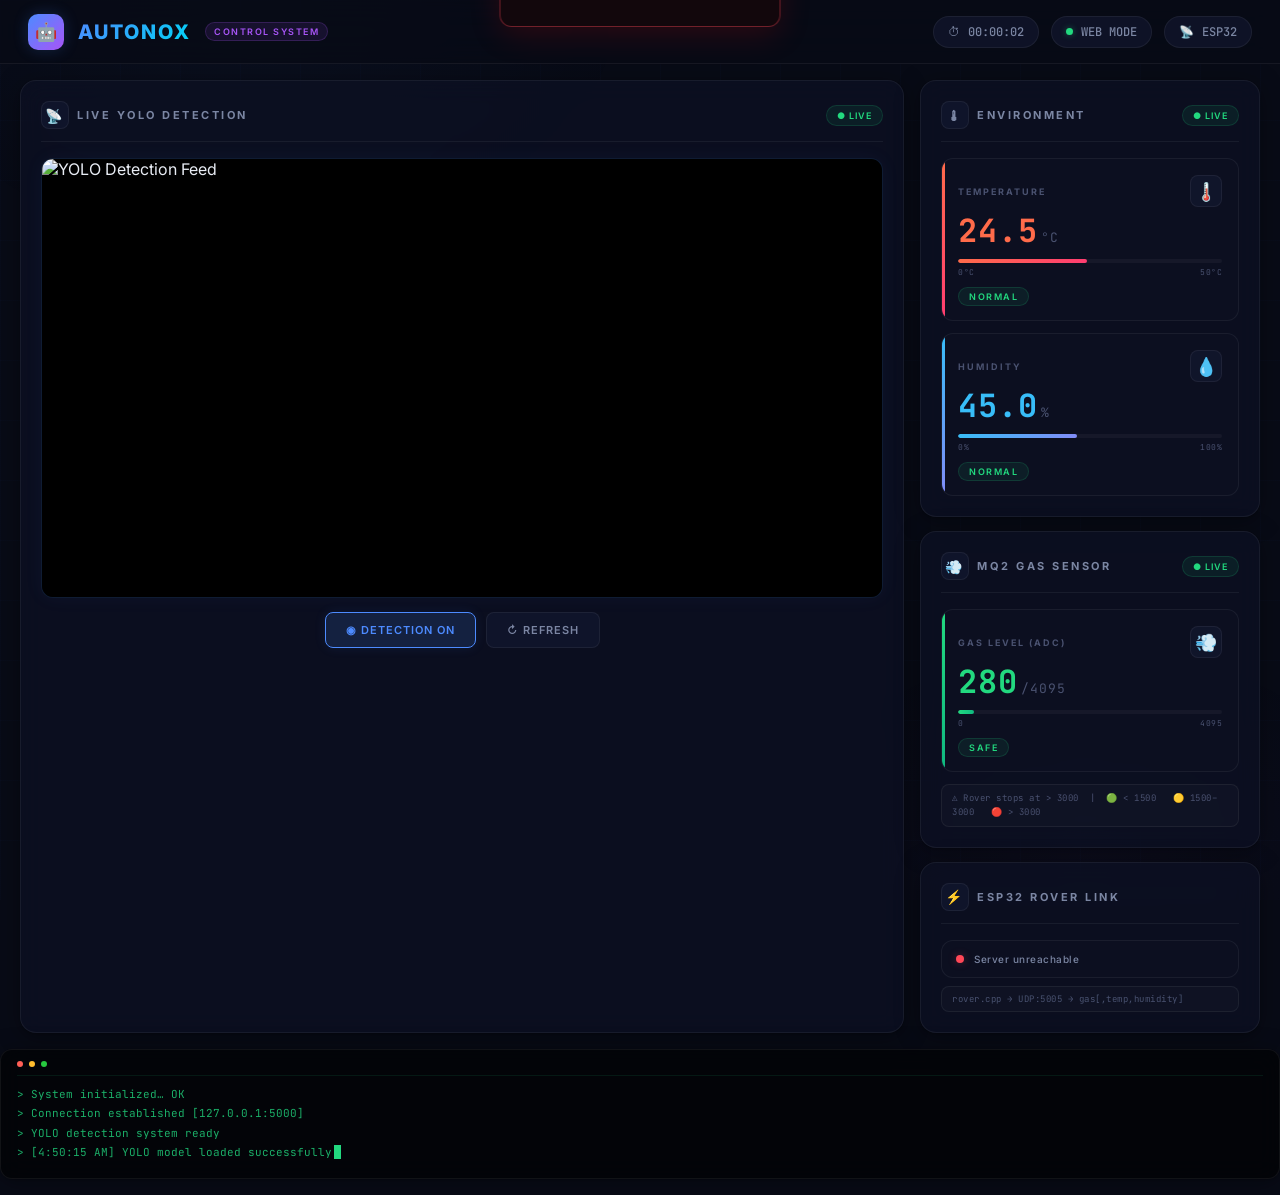
==== dashboard/templates/index.html @ 0bb9215d "Initial commit" ====
<!DOCTYPE html>
<html lang="en">

<head>
    <meta charset="UTF-8">
    <meta name="viewport" content="width=device-width, initial-scale=1.0">
    <title>AutonoX — Industrial Control System</title>
    <meta name="description"
        content="AutonoX factory rover control and monitoring dashboard with live YOLO detection, environmental sensing, and ESP32 rover telemetry.">
    <link
        href="https://fonts.googleapis.com/css2?family=Inter:wght@300;400;500;600;700;800;900&family=JetBrains+Mono:wght@400;500;600;700&display=swap"
        rel="stylesheet">
    <style>
        :root {
            /* ── Core palette ── */
            --bg-primary: #080b16;
            --bg-secondary: #0d1121;
            --bg-card: rgba(13, 17, 35, 0.75);
            --bg-elevated: rgba(20, 26, 50, 0.6);

            --border-subtle: rgba(255, 255, 255, 0.06);
            --border-accent: rgba(100, 160, 255, 0.15);

            --text-primary: #e8ecf4;
            --text-secondary: #7b86a3;
            --text-muted: #4a5270;

            /* ── Accent colors ── */
            --accent-blue: #4d8bff;
            --accent-cyan: #00d4f5;
            --accent-green: #22d97f;
            --accent-orange: #ff9f43;
            --accent-red: #ff4757;
            --accent-purple: #a855f7;

            /* ── Sensor accents ── */
            --temp-primary: #ff6b4a;
            --temp-secondary: #ff3d71;
            --humidity-primary: #38bdf8;
            --humidity-secondary: #818cf8;
            --gas-safe: #22d97f;
            --gas-safe-secondary: #10b981;
            --gas-warn: #ff9f43;
            --gas-warn-secondary: #f97316;
            --gas-danger: #ff4757;

            /* ── Spacing ── */
            --radius-sm: 8px;
            --radius-md: 12px;
            --radius-lg: 16px;

            --shadow-card: 0 4px 24px rgba(0, 0, 0, 0.35), 0 1px 3px rgba(0, 0, 0, 0.2);
            --shadow-glow-blue: 0 0 20px rgba(77, 139, 255, 0.08);
        }

        * {
            margin: 0;
            padding: 0;
            box-sizing: border-box;
        }

        body {
            font-family: 'Inter', -apple-system, BlinkMacSystemFont, sans-serif;
            background: var(--bg-primary);
            color: var(--text-primary);
            overflow-x: hidden;
            min-height: 100vh;
        }

        /* ── Ambient Background ── */
        .bg-ambient {
            position: fixed;
            top: 0;
            left: 0;
            width: 100%;
            height: 100%;
            pointer-events: none;
            z-index: 0;
            overflow: hidden;
        }

        .bg-ambient::before {
            content: '';
            position: absolute;
            top: -30%;
            left: -10%;
            width: 60%;
            height: 60%;
            background: radial-gradient(ellipse, rgba(77, 139, 255, 0.04) 0%, transparent 70%);
            animation: ambientDrift 30s ease-in-out infinite;
        }

        .bg-ambient::after {
            content: '';
            position: absolute;
            bottom: -20%;
            right: -10%;
            width: 50%;
            height: 50%;
            background: radial-gradient(ellipse, rgba(168, 85, 247, 0.03) 0%, transparent 70%);
            animation: ambientDrift 25s ease-in-out infinite reverse;
        }

        @keyframes ambientDrift {

            0%,
            100% {
                transform: translate(0, 0);
            }

            50% {
                transform: translate(30px, -20px);
            }
        }

        .grid-overlay {
            position: fixed;
            top: 0;
            left: 0;
            width: 100%;
            height: 100%;
            pointer-events: none;
            z-index: 0;
            background-image:
                linear-gradient(rgba(77, 139, 255, 0.02) 1px, transparent 1px),
                linear-gradient(90deg, rgba(77, 139, 255, 0.02) 1px, transparent 1px);
            background-size: 60px 60px;
        }

        /* ── Navbar ── */
        .navbar {
            position: relative;
            z-index: 10;
            height: 64px;
            background: rgba(8, 11, 22, 0.85);
            backdrop-filter: blur(24px) saturate(1.2);
            border-bottom: 1px solid var(--border-subtle);
            display: flex;
            justify-content: space-between;
            align-items: center;
            padding: 0 28px;
        }

        .logo {
            display: flex;
            align-items: center;
            gap: 14px;
        }

        .logo-mark {
            width: 36px;
            height: 36px;
            background: linear-gradient(135deg, var(--accent-blue), var(--accent-purple));
            border-radius: 10px;
            display: flex;
            align-items: center;
            justify-content: center;
            font-size: 18px;
            box-shadow: 0 0 16px rgba(77, 139, 255, 0.2);
        }

        .logo-text {
            font-size: 20px;
            font-weight: 800;
            letter-spacing: 2px;
            background: linear-gradient(135deg, var(--accent-blue), var(--accent-cyan));
            -webkit-background-clip: text;
            -webkit-text-fill-color: transparent;
            background-clip: text;
        }

        .logo-badge {
            font-size: 9px;
            font-weight: 600;
            letter-spacing: 1.5px;
            color: var(--accent-purple);
            background: rgba(168, 85, 247, 0.1);
            border: 1px solid rgba(168, 85, 247, 0.2);
            padding: 3px 8px;
            border-radius: 20px;
            text-transform: uppercase;
        }

        .nav-status {
            display: flex;
            gap: 12px;
            align-items: center;
        }

        .nav-chip {
            display: flex;
            align-items: center;
            gap: 8px;
            padding: 7px 14px;
            background: var(--bg-elevated);
            border: 1px solid var(--border-subtle);
            border-radius: 20px;
            font-size: 12px;
            font-weight: 500;
            color: var(--text-secondary);
            font-family: 'JetBrains Mono', monospace;
        }

        .nav-chip .dot {
            width: 7px;
            height: 7px;
            border-radius: 50%;
            background: var(--accent-green);
            box-shadow: 0 0 6px rgba(34, 217, 127, 0.4);
            animation: pulseGlow 2.5s ease-in-out infinite;
        }

        @keyframes pulseGlow {

            0%,
            100% {
                opacity: 1;
                box-shadow: 0 0 6px rgba(34, 217, 127, 0.4);
            }

            50% {
                opacity: 0.6;
                box-shadow: 0 0 2px rgba(34, 217, 127, 0.2);
            }
        }

        /* ── Dashboard Layout ── */
        .dashboard {
            position: relative;
            z-index: 5;
            display: grid;
            grid-template-columns: 1fr 340px;
            gap: 16px;
            padding: 16px 20px;
            max-width: 1600px;
            margin: 0 auto;
        }

        .panel {
            background: var(--bg-card);
            border: 1px solid var(--border-subtle);
            border-radius: var(--radius-lg);
            padding: 20px;
            backdrop-filter: blur(12px);
            box-shadow: var(--shadow-card);
            transition: border-color 0.3s ease;
        }

        .panel:hover {
            border-color: var(--border-accent);
        }

        .panel-header {
            display: flex;
            align-items: center;
            justify-content: space-between;
            margin-bottom: 16px;
            padding-bottom: 12px;
            border-bottom: 1px solid var(--border-subtle);
        }

        .panel-title {
            font-size: 11px;
            font-weight: 700;
            letter-spacing: 2.5px;
            color: var(--text-secondary);
            text-transform: uppercase;
            display: flex;
            align-items: center;
            gap: 8px;
        }

        .panel-title .icon {
            font-size: 14px;
            width: 28px;
            height: 28px;
            display: flex;
            align-items: center;
            justify-content: center;
            background: var(--bg-elevated);
            border-radius: var(--radius-sm);
            border: 1px solid var(--border-subtle);
        }

        .panel-badge {
            font-size: 9px;
            font-weight: 600;
            letter-spacing: 1px;
            padding: 4px 10px;
            border-radius: 20px;
            text-transform: uppercase;
        }

        .badge-live {
            color: var(--accent-green);
            background: rgba(34, 217, 127, 0.08);
            border: 1px solid rgba(34, 217, 127, 0.15);
            animation: pulseGlow 2.5s ease-in-out infinite;
        }

        /* ── Video Feed ── */
        .feed-container {
            position: relative;
            height: 440px;
            background: #000;
            border-radius: var(--radius-md);
            overflow: hidden;
            border: 1px solid rgba(77, 139, 255, 0.2);
            box-shadow: inset 0 0 30px rgba(0, 0, 0, 0.5), 0 0 20px rgba(77, 139, 255, 0.05);
        }

        .feed-video {
            width: 100%;
            height: 100%;
            object-fit: contain;
            display: block;
        }

        .feed-overlay {
            position: absolute;
            bottom: 0;
            left: 0;
            right: 0;
            height: 60px;
            background: linear-gradient(transparent, rgba(0, 0, 0, 0.6));
            pointer-events: none;
        }

        .camera-controls {
            display: flex;
            gap: 10px;
            margin-top: 14px;
            justify-content: center;
        }

        .cam-btn {
            padding: 10px 20px;
            background: var(--bg-elevated);
            border: 1px solid var(--border-subtle);
            border-radius: var(--radius-sm);
            color: var(--text-secondary);
            font-family: 'Inter', sans-serif;
            font-size: 11px;
            font-weight: 600;
            cursor: pointer;
            transition: all 0.25s ease;
            text-transform: uppercase;
            letter-spacing: 1px;
        }

        .cam-btn:hover {
            background: rgba(77, 139, 255, 0.1);
            border-color: rgba(77, 139, 255, 0.3);
            color: var(--accent-blue);
            transform: translateY(-1px);
        }

        .cam-btn.active {
            background: rgba(77, 139, 255, 0.15);
            border-color: var(--accent-blue);
            color: var(--accent-blue);
            box-shadow: 0 0 12px rgba(77, 139, 255, 0.1);
        }

        /* ── Right Sidebar ── */
        .sidebar-stack {
            display: flex;
            flex-direction: column;
            gap: 14px;
        }

        /* ── Sensor Cards ── */
        .sensor-grid {
            display: flex;
            flex-direction: column;
            gap: 12px;
        }

        .sensor-card {
            position: relative;
            background: rgba(13, 17, 35, 0.85);
            border: 1px solid var(--border-subtle);
            border-radius: var(--radius-md);
            padding: 16px 16px 14px;
            overflow: hidden;
            transition: all 0.3s ease;
        }

        .sensor-card:hover {
            border-color: var(--border-accent);
            transform: translateY(-1px);
            box-shadow: 0 6px 20px rgba(0, 0, 0, 0.3);
        }

        .sensor-card::before {
            content: '';
            position: absolute;
            top: 0;
            left: 0;
            width: 3px;
            height: 100%;
            border-radius: 3px 0 0 3px;
        }

        /* Temperature Card */
        .sensor-card.temp::before {
            background: linear-gradient(180deg, var(--temp-primary), var(--temp-secondary));
        }

        .sensor-card.temp-warn::before {
            background: linear-gradient(180deg, var(--gas-danger), var(--temp-secondary));
        }

        /* Humidity Card */
        .sensor-card.humidity::before {
            background: linear-gradient(180deg, var(--humidity-primary), var(--humidity-secondary));
        }

        .sensor-card.humidity-warn::before {
            background: linear-gradient(180deg, var(--gas-warn), var(--gas-warn-secondary));
        }

        /* Gas Card */
        .sensor-card.gas::before {
            background: linear-gradient(180deg, var(--gas-safe), var(--gas-safe-secondary));
        }

        .sensor-card.gas-warn::before {
            background: linear-gradient(180deg, var(--gas-warn), var(--gas-warn-secondary));
        }

        .sensor-card.gas-danger::before {
            background: linear-gradient(180deg, var(--gas-danger), var(--temp-secondary));
        }

        .sensor-header {
            display: flex;
            align-items: center;
            justify-content: space-between;
            margin-bottom: 8px;
        }

        .sensor-label {
            font-size: 9px;
            font-weight: 700;
            letter-spacing: 2px;
            color: var(--text-muted);
            text-transform: uppercase;
        }

        .sensor-icon {
            font-size: 18px;
            width: 32px;
            height: 32px;
            display: flex;
            align-items: center;
            justify-content: center;
            background: var(--bg-elevated);
            border-radius: var(--radius-sm);
            border: 1px solid var(--border-subtle);
        }

        .sensor-value {
            font-family: 'JetBrains Mono', monospace;
            font-size: 32px;
            font-weight: 700;
            letter-spacing: 1px;
            line-height: 1;
        }

        .sensor-value.temp-val {
            color: var(--temp-primary);
        }

        .sensor-value.temp-warn-val {
            color: var(--gas-danger);
        }

        .sensor-value.humidity-val {
            color: var(--humidity-primary);
        }

        .sensor-value.humidity-warn-val {
            color: var(--gas-warn);
        }

        .sensor-value.gas-val {
            color: var(--gas-safe);
        }

        .sensor-value.gas-warn-val {
            color: var(--gas-warn);
        }

        .sensor-value.gas-danger-val {
            color: var(--gas-danger);
        }

        .sensor-unit {
            font-size: 13px;
            font-weight: 400;
            color: var(--text-muted);
            margin-left: 3px;
        }

        .sensor-bar-track {
            width: 100%;
            height: 4px;
            background: rgba(255, 255, 255, 0.04);
            border-radius: 2px;
            margin-top: 12px;
            overflow: hidden;
        }

        .sensor-bar-fill {
            height: 100%;
            border-radius: 2px;
            transition: width 0.8s cubic-bezier(0.4, 0, 0.2, 1);
        }

        .sensor-bar-fill.temp-bar {
            background: linear-gradient(90deg, var(--temp-primary), var(--temp-secondary));
        }

        .sensor-bar-fill.temp-warn-bar {
            background: linear-gradient(90deg, var(--gas-danger), var(--temp-secondary));
        }

        .sensor-bar-fill.humidity-bar {
            background: linear-gradient(90deg, var(--humidity-primary), var(--humidity-secondary));
        }

        .sensor-bar-fill.humidity-warn-bar {
            background: linear-gradient(90deg, var(--gas-warn), var(--gas-warn-secondary));
        }

        .sensor-bar-fill.gas-bar {
            background: linear-gradient(90deg, var(--gas-safe), var(--gas-safe-secondary));
        }

        .sensor-bar-fill.gas-warn-bar {
            background: linear-gradient(90deg, var(--gas-warn), var(--gas-warn-secondary));
        }

        .sensor-bar-fill.gas-danger-bar {
            background: linear-gradient(90deg, var(--gas-danger), var(--temp-secondary));
        }

        .sensor-range {
            display: flex;
            justify-content: space-between;
            font-family: 'JetBrains Mono', monospace;
            font-size: 8px;
            color: var(--text-muted);
            margin-top: 4px;
            letter-spacing: 0.5px;
        }

        .sensor-status {
            display: inline-flex;
            align-items: center;
            gap: 5px;
            font-size: 9px;
            font-weight: 600;
            letter-spacing: 1.5px;
            padding: 3px 10px;
            border-radius: 20px;
            margin-top: 10px;
            text-transform: uppercase;
        }

        .status-normal {
            color: var(--gas-safe);
            background: rgba(34, 217, 127, 0.08);
            border: 1px solid rgba(34, 217, 127, 0.15);
        }

        .status-warning {
            color: var(--gas-warn);
            background: rgba(255, 159, 67, 0.08);
            border: 1px solid rgba(255, 159, 67, 0.15);
        }

        .status-danger {
            color: var(--gas-danger);
            background: rgba(255, 71, 87, 0.08);
            border: 1px solid rgba(255, 71, 87, 0.15);
            animation: dangerPulse 1.5s ease-in-out infinite;
        }

        @keyframes dangerPulse {

            0%,
            100% {
                box-shadow: 0 0 0 0 rgba(255, 71, 87, 0);
            }

            50% {
                box-shadow: 0 0 8px 0 rgba(255, 71, 87, 0.1);
            }
        }

        .threshold-info {
            font-family: 'JetBrains Mono', monospace;
            font-size: 9px;
            color: var(--text-muted);
            letter-spacing: 0.5px;
            padding: 6px 10px;
            background: rgba(255, 255, 255, 0.02);
            border-radius: var(--radius-sm);
            border: 1px solid var(--border-subtle);
            line-height: 1.6;
        }

        /* ── ESP32 Status Card ── */
        .esp-status-card {
            display: flex;
            align-items: center;
            gap: 10px;
            padding: 12px 14px;
            background: rgba(13, 17, 35, 0.85);
            border: 1px solid var(--border-subtle);
            border-radius: var(--radius-md);
            transition: border-color 0.3s ease;
        }

        .esp-status-card:hover {
            border-color: var(--border-accent);
        }

        .esp-dot {
            width: 8px;
            height: 8px;
            border-radius: 50%;
            background: var(--text-muted);
            flex-shrink: 0;
            transition: all 0.3s ease;
        }

        .esp-dot.ok {
            background: var(--accent-green);
            box-shadow: 0 0 8px rgba(34, 217, 127, 0.3);
        }

        .esp-dot.err {
            background: var(--accent-red);
            box-shadow: 0 0 8px rgba(255, 71, 87, 0.3);
        }

        .esp-label {
            font-size: 10px;
            font-weight: 500;
            letter-spacing: 0.5px;
            color: var(--text-secondary);
        }

        .esp-protocol {
            font-family: 'JetBrains Mono', monospace;
            font-size: 9px;
            color: var(--text-muted);
            margin-top: 8px;
            padding: 6px 10px;
            background: rgba(255, 255, 255, 0.02);
            border-radius: var(--radius-sm);
            border: 1px solid var(--border-subtle);
            letter-spacing: 0.5px;
        }

        /* ── Terminal ── */
        .terminal {
            position: relative;
            z-index: 5;
            margin: 0 20px 16px;
            max-width: 1600px;
            margin-left: auto;
            margin-right: auto;
            height: 130px;
            background: rgba(0, 0, 0, 0.6);
            border: 1px solid var(--border-subtle);
            border-radius: var(--radius-md);
            padding: 14px 16px;
            font-family: 'JetBrains Mono', monospace;
            font-size: 11px;
            color: var(--accent-green);
            overflow-y: auto;
            backdrop-filter: blur(12px);
            box-shadow: var(--shadow-card);
        }

        .terminal::-webkit-scrollbar {
            width: 4px;
        }

        .terminal::-webkit-scrollbar-track {
            background: transparent;
        }

        .terminal::-webkit-scrollbar-thumb {
            background: rgba(255, 255, 255, 0.08);
            border-radius: 2px;
        }

        .terminal-header {
            display: flex;
            align-items: center;
            gap: 6px;
            margin-bottom: 10px;
            padding-bottom: 8px;
            border-bottom: 1px solid rgba(34, 217, 127, 0.1);
        }

        .terminal-dot {
            width: 6px;
            height: 6px;
            border-radius: 50%;
        }

        .terminal-dot.r {
            background: #ff5f56;
        }

        .terminal-dot.y {
            background: #ffbd2e;
        }

        .terminal-dot.g {
            background: #27c93f;
        }

        .terminal-line {
            margin-bottom: 3px;
            animation: lineSlideIn 0.4s ease;
            font-size: 11px;
            line-height: 1.5;
            color: rgba(34, 217, 127, 0.8);
        }

        @keyframes lineSlideIn {
            from {
                opacity: 0;
                transform: translateX(-8px);
            }

            to {
                opacity: 1;
                transform: translateX(0);
            }
        }

        .terminal-cursor {
            display: inline-block;
            width: 7px;
            height: 14px;
            background: var(--accent-green);
            animation: cursorBlink 1s step-end infinite;
            vertical-align: text-bottom;
            margin-left: 2px;
        }

        @keyframes cursorBlink {

            0%,
            50% {
                opacity: 1;
            }

            51%,
            100% {
                opacity: 0;
            }
        }

        /* ── No-Mask Warning ── */
        .warning-overlay {
            position: fixed;
            top: 0;
            left: 0;
            width: 100%;
            height: 100%;
            background: rgba(255, 0, 0, 0.04);
            z-index: 9998;
            pointer-events: none;
            opacity: 0;
            transition: opacity 0.5s ease;
        }

        .warning-overlay.active {
            opacity: 1;
        }

        .warning-popup {
            position: fixed;
            top: 20px;
            left: 50%;
            transform: translateX(-50%) translateY(-140px);
            z-index: 9999;
            background: rgba(20, 8, 12, 0.95);
            border: 1px solid rgba(255, 71, 87, 0.4);
            border-radius: var(--radius-md);
            padding: 16px 32px;
            text-align: center;
            box-shadow: 0 8px 32px rgba(255, 0, 0, 0.15);
            transition: transform 0.4s cubic-bezier(0.34, 1.56, 0.64, 1);
            pointer-events: none;
            backdrop-filter: blur(16px);
        }

        .warning-popup.active {
            transform: translateX(-50%) translateY(0);
        }

        .warning-icon {
            font-size: 32px;
        }

        .warning-title {
            font-family: 'Inter', sans-serif;
            font-size: 16px;
            font-weight: 800;
            color: var(--accent-red);
            margin: 8px 0 4px;
            letter-spacing: 2px;
        }

        .warning-subtitle {
            font-size: 10px;
            font-weight: 600;
            color: rgba(255, 71, 87, 0.7);
            letter-spacing: 2px;
            text-transform: uppercase;
        }

        .warning-conf {
            font-family: 'JetBrains Mono', monospace;
            font-size: 12px;
            color: rgba(255, 71, 87, 0.8);
            margin-top: 6px;
        }

        /* ── Demo Badge ── */
        .demo-badge {
            display: none;
            align-items: center;
            gap: 6px;
            font-family: 'JetBrains Mono', monospace;
            font-size: 10px;
            font-weight: 700;
            letter-spacing: 1.5px;
            color: var(--accent-orange);
            background: rgba(255, 159, 67, 0.1);
            border: 1px solid rgba(255, 159, 67, 0.25);
            padding: 4px 12px;
            border-radius: 20px;
            text-transform: uppercase;
            animation: demoGlow 2s ease-in-out infinite;
        }

        .demo-badge.active {
            display: inline-flex;
        }

        @keyframes demoGlow {

            0%,
            100% {
                box-shadow: 0 0 0 0 rgba(255, 159, 67, 0);
            }

            50% {
                box-shadow: 0 0 10px 0 rgba(255, 159, 67, 0.12);
            }
        }

        /* ── Responsive ── */
        @media (max-width: 1100px) {
            .navbar {
                flex-direction: column;
                height: auto;
                padding: 14px 20px;
                gap: 12px;
            }

            .dashboard {
                grid-template-columns: 1fr;
                gap: 14px;
            }

            .feed-container {
                height: 320px;
            }

            .terminal {
                height: 110px;
                margin: 0 14px 14px;
            }
        }

        @media (max-width: 768px) {
            .logo-text {
                font-size: 16px;
            }

            .logo-mark {
                width: 30px;
                height: 30px;
                font-size: 14px;
            }

            .nav-chip {
                font-size: 10px;
                padding: 5px 10px;
            }

            .panel {
                padding: 14px;
            }

            .sensor-value {
                font-size: 26px;
            }

            .feed-container {
                height: 260px;
            }
        }
    </style>
</head>

<body>
    <!-- Warning Alerts -->
    <div class="warning-overlay" id="warningOverlay"></div>
    <div class="warning-popup" id="warningPopup">
        <div class="warning-icon" id="warningIcon">⚠️</div>
        <div class="warning-title" id="warningTitle">PPE VIOLATION</div>
        <div class="warning-subtitle" id="warningSubtitle">Protective Equipment Alert</div>
        <div class="warning-conf" id="warningConf">Confidence: --</div>
        <div class="warning-details" id="warningDetails" style="margin-top:8px;font-size:10px;color:rgba(255,71,87,0.6);letter-spacing:1px;"></div>
    </div>

    <!-- Background -->
    <div class="bg-ambient"></div>
    <div class="grid-overlay"></div>

    <!-- ── Navbar ── -->
    <nav class="navbar" id="mainNav">
        <div class="logo">
            <div class="logo-mark">🤖</div>
            <span class="logo-text">AUTONOX</span>
            <span class="logo-badge">Control System</span>
            <span class="demo-badge" id="demoBadge">⚡ DEMO <span id="demoCountdown"></span></span>
        </div>
        <div class="nav-status">
            <div class="nav-chip">
                <span>⏱</span>
                <span id="timer">00:00:00</span>
            </div>
            <div class="nav-chip">
                <div class="dot" id="modeIndicator"></div>
                <span id="modeText">WEB MODE</span>
            </div>
            <div class="nav-chip">
                <span>📡</span>
                <span id="espStatus">ESP32</span>
            </div>
        </div>
    </nav>

    <!-- ── Dashboard ── -->
    <div class="dashboard">
        <!-- Left: Video Feed -->
        <div class="panel">
            <div class="panel-header">
                <div class="panel-title">
                    <span class="icon">📡</span>
                    Live YOLO Detection
                </div>
                <span class="panel-badge badge-live">● Live</span>
            </div>
            <div class="feed-container">
                <img src="/video_feed" class="feed-video" alt="YOLO Detection Feed" id="videoFeed">
                <div class="feed-overlay"></div>
            </div>
            <div class="camera-controls">
                <button class="cam-btn active" id="btnDetection">◉ Detection ON</button>
                <button class="cam-btn" onclick="window.location.reload()" id="btnRefresh">↻ Refresh</button>
            </div>
        </div>

        <!-- Right: Sensor Panels -->
        <div class="sidebar-stack">
            <!-- ── Environment Sensors Panel ── -->
            <div class="panel">
                <div class="panel-header">
                    <div class="panel-title">
                        <span class="icon">🌡</span>
                        Environment
                    </div>
                    <span class="panel-badge badge-live">● Live</span>
                </div>
                <div class="sensor-grid">
                    <!-- Temperature (DHT11) -->
                    <div class="sensor-card temp" id="tempCard">
                        <div class="sensor-header">
                            <span class="sensor-label">Temperature</span>
                            <span class="sensor-icon">🌡️</span>
                        </div>
                        <div class="sensor-value temp-val" id="tempValueContainer">
                            <span id="tempValue">24.5</span><span class="sensor-unit">°C</span>
                        </div>
                        <div class="sensor-bar-track">
                            <div class="sensor-bar-fill temp-bar" id="tempBar" style="width: 49%"></div>
                        </div>
                        <div class="sensor-range"><span>0°C</span><span>50°C</span></div>
                        <div class="sensor-status status-normal" id="tempStatus">NORMAL</div>
                    </div>

                    <!-- Humidity (DHT11) -->
                    <div class="sensor-card humidity" id="humidityCard">
                        <div class="sensor-header">
                            <span class="sensor-label">Humidity</span>
                            <span class="sensor-icon">💧</span>
                        </div>
                        <div class="sensor-value humidity-val" id="humidityValueContainer">
                            <span id="humidityValue">45.0</span><span class="sensor-unit">%</span>
                        </div>
                        <div class="sensor-bar-track">
                            <div class="sensor-bar-fill humidity-bar" id="humidityBar" style="width: 45%"></div>
                        </div>
                        <div class="sensor-range"><span>0%</span><span>100%</span></div>
                        <div class="sensor-status status-normal" id="humidityStatus">NORMAL</div>
                    </div>
                </div>
            </div>

            <!-- ── Gas Sensor Panel ── -->
            <div class="panel">
                <div class="panel-header">
                    <div class="panel-title">
                        <span class="icon">💨</span>
                        MQ2 Gas Sensor
                    </div>
                    <span class="panel-badge badge-live">● Live</span>
                </div>
                <div class="sensor-grid">
                    <!-- Gas (MQ2) — raw ADC 0-4095 -->
                    <div class="sensor-card gas" id="gasCard">
                        <div class="sensor-header">
                            <span class="sensor-label">Gas Level (ADC)</span>
                            <span class="sensor-icon">💨</span>
                        </div>
                        <div class="sensor-value gas-val" id="gasValueContainer">
                            <span id="gasValue">280</span><span class="sensor-unit">/4095</span>
                        </div>
                        <div class="sensor-bar-track">
                            <div class="sensor-bar-fill gas-bar" id="gasBar" style="width: 6%"></div>
                        </div>
                        <div class="sensor-range"><span>0</span><span>4095</span></div>
                        <div class="sensor-status status-normal" id="gasStatus">SAFE</div>
                    </div>

                    <div class="threshold-info">
                        ⚠ Rover stops at &gt; 3000 &nbsp;|&nbsp; 🟢 &lt; 1500 &nbsp; 🟡 1500–3000 &nbsp; 🔴 &gt; 3000
                    </div>
                </div>
            </div>

            <!-- ── ESP32 Rover Link Panel ── -->
            <div class="panel">
                <div class="panel-header">
                    <div class="panel-title">
                        <span class="icon">⚡</span>
                        ESP32 Rover Link
                    </div>
                </div>
                <div class="esp-status-card">
                    <div class="esp-dot" id="espDot"></div>
                    <span class="esp-label" id="espLabel">Waiting for UDP data on port 5005…</span>
                </div>
                <div class="esp-protocol">
                    rover.cpp → UDP:5005 → gas[,temp,humidity]
                </div>
            </div>
        </div>
    </div>

    <!-- ── Terminal ── -->
    <div class="terminal" id="terminal">
        <div class="terminal-header">
            <div class="terminal-dot r"></div>
            <div class="terminal-dot y"></div>
            <div class="terminal-dot g"></div>
        </div>
        <div class="terminal-line">> System initialized… OK</div>
        <div class="terminal-line">> Connection established [127.0.0.1:5000]</div>
        <div class="terminal-line">> YOLO detection system ready</div>
        <div class="terminal-line">> Awaiting sensor data…<span class="terminal-cursor"></span></div>
    </div>

    <script>
        // ── Timer ──
        let seconds = 0;
        setInterval(() => {
            seconds++;
            const hrs = Math.floor(seconds / 3600).toString().padStart(2, '0');
            const mins = Math.floor((seconds % 3600) / 60).toString().padStart(2, '0');
            const secs = (seconds % 60).toString().padStart(2, '0');
            document.getElementById('timer').textContent = `${hrs}:${mins}:${secs}`;
        }, 1000);

        // ── Terminal Logging ──
        const terminal = document.getElementById('terminal');
        function addLog(message) {
            const line = document.createElement('div');
            line.className = 'terminal-line';
            const ts = new Date().toLocaleTimeString();
            line.textContent = `> [${ts}] ${message}`;
            const cursor = terminal.querySelector('.terminal-cursor');
            if (cursor && cursor.parentNode) cursor.parentNode.remove();
            terminal.appendChild(line);
            line.innerHTML += '<span class="terminal-cursor"></span>';
            terminal.scrollTop = terminal.scrollHeight;
        }

        let demoEnded = false;

        setTimeout(() => addLog('YOLO model loaded successfully'), 1200);
        setTimeout(() => addLog('Sensor polling started'), 2200);
        setTimeout(() => addLog('Demo mode active — showing ideal sensor values for 60s'), 3200);
        setTimeout(() => addLog('System ready — all subsystems nominal'), 4200);

        // ── Temperature Update ──
        function updateTemp(val) {
            const display = val !== null ? val.toFixed(1) : '--';
            document.getElementById('tempValue').textContent = display;

            if (val === null) return;

            const pct = Math.min(100, Math.max(0, (val / 50) * 100));
            document.getElementById('tempBar').style.width = pct + '%';

            const card = document.getElementById('tempCard');
            const valEl = document.getElementById('tempValueContainer');
            const barEl = document.getElementById('tempBar');
            const statusEl = document.getElementById('tempStatus');

            if (val > 40) {
                card.className = 'sensor-card temp-warn';
                valEl.className = 'sensor-value temp-warn-val';
                barEl.className = 'sensor-bar-fill temp-warn-bar';
                statusEl.textContent = 'HIGH TEMP';
                statusEl.className = 'sensor-status status-danger';
            } else if (val > 35) {
                card.className = 'sensor-card temp-warn';
                valEl.className = 'sensor-value temp-warn-val';
                barEl.className = 'sensor-bar-fill temp-warn-bar';
                statusEl.textContent = 'ELEVATED';
                statusEl.className = 'sensor-status status-warning';
            } else {
                card.className = 'sensor-card temp';
                valEl.className = 'sensor-value temp-val';
                barEl.className = 'sensor-bar-fill temp-bar';
                statusEl.textContent = 'NORMAL';
                statusEl.className = 'sensor-status status-normal';
            }
        }

        // ── Humidity Update ──
        function updateHumidity(val) {
            const display = val !== null ? val.toFixed(1) : '--';
            document.getElementById('humidityValue').textContent = display;

            if (val === null) return;

            const pct = Math.min(100, Math.max(0, val));
            document.getElementById('humidityBar').style.width = pct + '%';

            const card = document.getElementById('humidityCard');
            const valEl = document.getElementById('humidityValueContainer');
            const barEl = document.getElementById('humidityBar');
            const statusEl = document.getElementById('humidityStatus');

            if (val > 80) {
                card.className = 'sensor-card humidity-warn';
                valEl.className = 'sensor-value humidity-warn-val';
                barEl.className = 'sensor-bar-fill humidity-warn-bar';
                statusEl.textContent = 'HIGH HUMIDITY';
                statusEl.className = 'sensor-status status-warning';
            } else if (val < 20) {
                card.className = 'sensor-card humidity-warn';
                valEl.className = 'sensor-value humidity-warn-val';
                barEl.className = 'sensor-bar-fill humidity-warn-bar';
                statusEl.textContent = 'LOW HUMIDITY';
                statusEl.className = 'sensor-status status-warning';
            } else {
                card.className = 'sensor-card humidity';
                valEl.className = 'sensor-value humidity-val';
                barEl.className = 'sensor-bar-fill humidity-bar';
                statusEl.textContent = 'NORMAL';
                statusEl.className = 'sensor-status status-normal';
            }
        }

        // ── Gas (MQ2) Update ──
        function updateGas(val) {
            document.getElementById('gasValue').textContent = val;
            const pct = Math.min(100, Math.max(0, (val / 4095) * 100));
            document.getElementById('gasBar').style.width = pct + '%';

            const card = document.getElementById('gasCard');
            const valEl = document.getElementById('gasValueContainer');
            const barEl = document.getElementById('gasBar');
            const statusEl = document.getElementById('gasStatus');

            if (val > 3000) {
                card.className = 'sensor-card gas-danger';
                valEl.className = 'sensor-value gas-danger-val';
                barEl.className = 'sensor-bar-fill gas-danger-bar';
                statusEl.textContent = 'DANGER — ROVER STOPPED';
                statusEl.className = 'sensor-status status-danger';
            } else if (val > 1500) {
                card.className = 'sensor-card gas-warn';
                valEl.className = 'sensor-value gas-warn-val';
                barEl.className = 'sensor-bar-fill gas-warn-bar';
                statusEl.textContent = 'WARNING';
                statusEl.className = 'sensor-status status-warning';
            } else {
                card.className = 'sensor-card gas';
                valEl.className = 'sensor-value gas-val';
                barEl.className = 'sensor-bar-fill gas-bar';
                statusEl.textContent = 'SAFE';
                statusEl.className = 'sensor-status status-normal';
            }
        }

        // ── Poll All Sensor Data ──
        function pollSensors() {
            fetch('/api/sensors')
                .then(r => r.json())
                .then(data => {
                    // Gas
                    if (data.gas !== undefined) updateGas(data.gas);

                    // Temperature
                    if (data.temperature !== undefined) {
                        updateTemp(data.temperature);
                    }

                    // Humidity
                    if (data.humidity !== undefined) {
                        updateHumidity(data.humidity);
                    }

                    // Demo mode badge
                    const demoBadge = document.getElementById('demoBadge');
                    const demoCountdown = document.getElementById('demoCountdown');
                    if (data.demo) {
                        demoBadge.classList.add('active');
                        demoCountdown.textContent = data.demo_remaining + 's';
                    } else {
                        demoBadge.classList.remove('active');
                        if (!demoEnded) {
                            demoEnded = true;
                            addLog('Demo mode ended — switching to live ESP32 data');
                        }
                    }

                    // ESP32 connection status
                    const dot = document.getElementById('espDot');
                    const label = document.getElementById('espLabel');
                    if (data.demo) {
                        dot.className = 'esp-dot ok';
                        label.textContent = 'DEMO MODE — Ideal values (' + data.demo_remaining + 's remaining)';
                    } else if (data.connected) {
                        dot.className = 'esp-dot ok';
                        let info = 'ESP32 Connected — Gas: ' + data.gas;
                        if (data.temperature !== null) info += ' | Temp: ' + data.temperature + '°C';
                        if (data.humidity !== null) info += ' | Hum: ' + data.humidity + '%';
                        label.textContent = info;
                    } else {
                        dot.className = 'esp-dot err';
                        label.textContent = 'ESP32 not sending (check WiFi/IP)';
                    }
                })
                .catch(() => {
                    document.getElementById('espDot').className = 'esp-dot err';
                    document.getElementById('espLabel').textContent = 'Server unreachable';
                });
        }

        setInterval(pollSensors, 1000);
        pollSensors();

        // ── PPE Violation Warning System (All Types) ──
        const warningPopup = document.getElementById('warningPopup');
        const warningOverlay = document.getElementById('warningOverlay');
        const warningConf = document.getElementById('warningConf');
        const warningTitle = document.getElementById('warningTitle');
        const warningIcon = document.getElementById('warningIcon');
        const warningSubtitle = document.getElementById('warningSubtitle');
        const warningDetails = document.getElementById('warningDetails');

        // Violation label → display info
        const violationMap = {
            'no_mask':    { icon: '😷', title: 'NO MASK DETECTED',    subtitle: 'Face Mask Violation' },
            'no_helmet':  { icon: '⛑️', title: 'NO HELMET DETECTED',  subtitle: 'Head Protection Violation' },
            'no_goggles': { icon: '🥽', title: 'NO GOGGLES DETECTED', subtitle: 'Eye Protection Violation' },
            'no_glove':   { icon: '🧤', title: 'NO GLOVES DETECTED',  subtitle: 'Hand Protection Violation' },
            'no_shoes':   { icon: '👟', title: 'NO SHOES DETECTED',   subtitle: 'Foot Protection Violation' },
        };

        function showWarning(violations) {
            if (violations.length === 0) {
                hideWarning();
                return;
            }
            // Show the highest-confidence violation
            violations.sort((a, b) => b.confidence - a.confidence);
            const top = violations[0];
            const info = violationMap[top.label] || { icon: '⚠️', title: top.label.toUpperCase(), subtitle: 'PPE Violation' };

            warningIcon.textContent = info.icon;
            warningTitle.textContent = info.title;
            warningSubtitle.textContent = info.subtitle;
            warningConf.textContent = `Confidence: ${(top.confidence * 100).toFixed(0)}%`;

            // Show all active violations count
            if (violations.length > 1) {
                const others = violations.slice(1).map(v => {
                    const vi = violationMap[v.label];
                    return vi ? vi.icon + ' ' + v.label.replace('no_', '').toUpperCase() : v.label;
                }).join(' · ');
                warningDetails.textContent = `+${violations.length - 1} more: ${others}`;
            } else {
                warningDetails.textContent = '';
            }

            warningPopup.classList.add('active');
            warningOverlay.classList.add('active');
        }

        function hideWarning() {
            warningPopup.classList.remove('active');
            warningOverlay.classList.remove('active');
        }

        // Poll detections every 500ms — check for ALL violation types
        setInterval(() => {
            fetch('/api/detections')
                .then(r => r.json())
                .then(detections => {
                    const violations = detections.filter(d =>
                        d.label === 'no_mask' ||
                        d.label === 'no_helmet' ||
                        d.label === 'no_goggles' ||
                        d.label === 'no_glove' ||
                        d.label === 'no_shoes'
                    );
                    if (violations.length > 0) {
                        showWarning(violations);
                        // Log unique violations to terminal
                        const uniqueLabels = [...new Set(violations.map(v => v.label))];
                        uniqueLabels.forEach(label => {
                            const best = violations.filter(v => v.label === label)
                                .sort((a, b) => b.confidence - a.confidence)[0];
                            const vi = violationMap[label];
                            if (vi) {
                                addLog(`${vi.icon} ${vi.title} — ${(best.confidence * 100).toFixed(0)}% conf [${best.model || 'unknown'}]`);
                            }
                        });
                    } else {
                        hideWarning();
                    }
                })
                .catch(() => { });
        }, 500);
    </script>
</body>

</html>
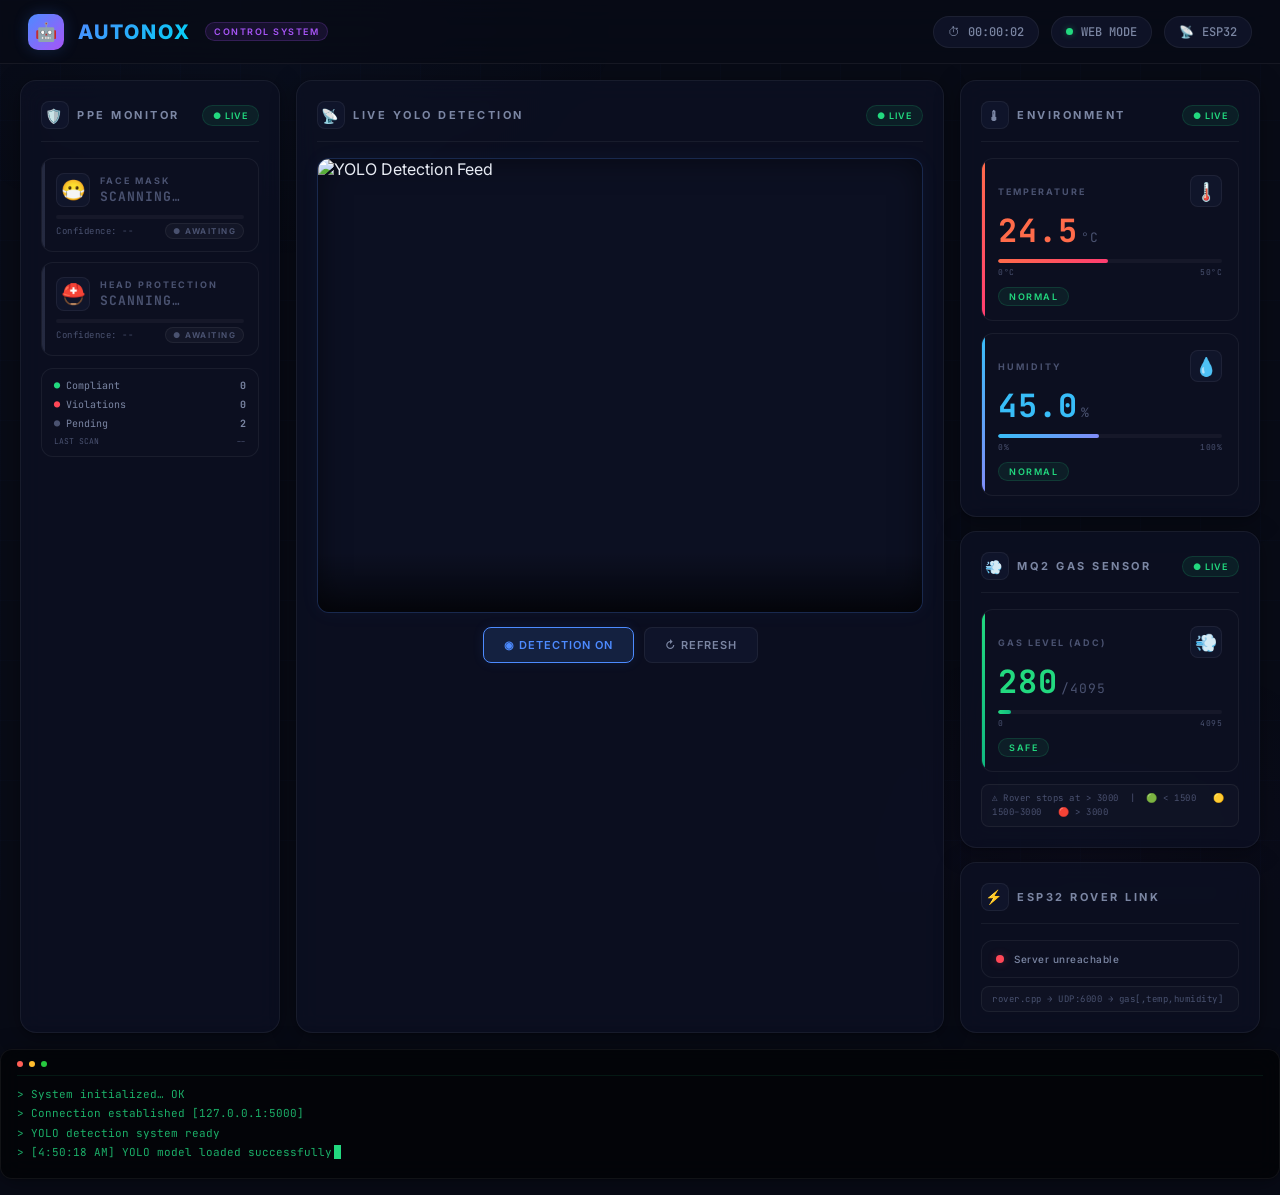
==== commit e20efc36: "Update factory surveillance project" ====
--- a/dashboard/templates/index.html
+++ b/dashboard/templates/index.html
@@ -229,10 +229,10 @@
             position: relative;
             z-index: 5;
             display: grid;
-            grid-template-columns: 1fr 340px;
+            grid-template-columns: 300px 1fr 340px;
             gap: 16px;
             padding: 16px 20px;
-            max-width: 1600px;
+            max-width: 1800px;
             margin: 0 auto;
         }
 
@@ -301,8 +301,8 @@
         /* ── Video Feed ── */
         .feed-container {
             position: relative;
-            height: 440px;
-            background: #000;
+            aspect-ratio: 4 / 3;
+            background: rgba(13, 17, 35, 0.95);
             border-radius: var(--radius-md);
             overflow: hidden;
             border: 1px solid rgba(77, 139, 255, 0.2);
@@ -313,6 +313,7 @@
             width: 100%;
             height: 100%;
             object-fit: contain;
+            object-position: center;
             display: block;
         }
 
@@ -770,72 +771,189 @@
             }
         }
 
-        /* ── No-Mask Warning ── */
-        .warning-overlay {
-            position: fixed;
+        /* ── PPE Detection Sidebar ── */
+        .ppe-sidebar {
+            display: flex;
+            flex-direction: column;
+            gap: 10px;
+        }
+
+        .ppe-sidebar .panel-header {
+            margin-bottom: 4px;
+        }
+
+        .ppe-card {
+            position: relative;
+            background: rgba(13, 17, 35, 0.85);
+            border: 1px solid var(--border-subtle);
+            border-radius: var(--radius-md);
+            padding: 14px 14px 12px;
+            overflow: hidden;
+            transition: all 0.4s cubic-bezier(0.4, 0, 0.2, 1);
+        }
+
+        .ppe-card:hover {
+            transform: translateY(-1px);
+            box-shadow: 0 6px 20px rgba(0, 0, 0, 0.3);
+        }
+
+        .ppe-card::before {
+            content: '';
+            position: absolute;
             top: 0;
             left: 0;
-            width: 100%;
+            width: 3px;
             height: 100%;
-            background: rgba(255, 0, 0, 0.04);
-            z-index: 9998;
-            pointer-events: none;
-            opacity: 0;
-            transition: opacity 0.5s ease;
-        }
-
-        .warning-overlay.active {
-            opacity: 1;
-        }
-
-        .warning-popup {
-            position: fixed;
-            top: 20px;
-            left: 50%;
-            transform: translateX(-50%) translateY(-140px);
-            z-index: 9999;
-            background: rgba(20, 8, 12, 0.95);
-            border: 1px solid rgba(255, 71, 87, 0.4);
-            border-radius: var(--radius-md);
-            padding: 16px 32px;
-            text-align: center;
-            box-shadow: 0 8px 32px rgba(255, 0, 0, 0.15);
-            transition: transform 0.4s cubic-bezier(0.34, 1.56, 0.64, 1);
-            pointer-events: none;
-            backdrop-filter: blur(16px);
-        }
-
-        .warning-popup.active {
-            transform: translateX(-50%) translateY(0);
-        }
-
-        .warning-icon {
-            font-size: 32px;
-        }
-
-        .warning-title {
-            font-family: 'Inter', sans-serif;
-            font-size: 16px;
-            font-weight: 800;
-            color: var(--accent-red);
-            margin: 8px 0 4px;
-            letter-spacing: 2px;
-        }
-
-        .warning-subtitle {
-            font-size: 10px;
-            font-weight: 600;
-            color: rgba(255, 71, 87, 0.7);
+            border-radius: 3px 0 0 3px;
+            transition: opacity 0.4s ease;
+        }
+
+        .ppe-card.compliant::before { background: linear-gradient(180deg, var(--accent-green), #10b981); }
+        .ppe-card.violation::before { background: linear-gradient(180deg, var(--accent-red), #ff3d71); }
+        .ppe-card.idle::before { background: linear-gradient(180deg, var(--text-muted), var(--text-muted)); opacity: 0.4; }
+
+        .ppe-card.violation {
+            border-color: rgba(255, 71, 87, 0.25);
+            animation: violationGlow 2s ease-in-out infinite;
+        }
+
+        .ppe-card.compliant { border-color: rgba(34, 217, 127, 0.15); }
+
+        @keyframes violationGlow {
+            0%, 100% { box-shadow: 0 0 0 0 rgba(255, 71, 87, 0); }
+            50% { box-shadow: 0 0 20px 0 rgba(255, 71, 87, 0.08); }
+        }
+
+        .ppe-card-top {
+            display: flex;
+            align-items: center;
+            gap: 10px;
+            margin-bottom: 8px;
+        }
+
+        .ppe-card-icon {
+            font-size: 20px;
+            display: flex;
+            align-items: center;
+            justify-content: center;
+            width: 34px;
+            height: 34px;
+            background: var(--bg-elevated);
+            border-radius: var(--radius-sm);
+            border: 1px solid var(--border-subtle);
+            flex-shrink: 0;
+        }
+
+        .ppe-card-info {
+            flex: 1;
+            min-width: 0;
+        }
+
+        .ppe-card-label {
+            font-size: 9px;
+            font-weight: 700;
             letter-spacing: 2px;
             text-transform: uppercase;
-        }
-
-        .warning-conf {
+            color: var(--text-muted);
+            margin-bottom: 2px;
+        }
+
+        .ppe-card-status {
             font-family: 'JetBrains Mono', monospace;
-            font-size: 12px;
-            color: rgba(255, 71, 87, 0.8);
-            margin-top: 6px;
-        }
+            font-size: 13px;
+            font-weight: 700;
+            letter-spacing: 1px;
+            transition: color 0.3s ease;
+        }
+
+        .ppe-card.compliant .ppe-card-status { color: var(--accent-green); }
+        .ppe-card.violation .ppe-card-status { color: var(--accent-red); }
+        .ppe-card.idle .ppe-card-status { color: var(--text-muted); }
+
+        .ppe-conf-track {
+            width: 100%;
+            height: 4px;
+            background: rgba(255, 255, 255, 0.04);
+            border-radius: 2px;
+            overflow: hidden;
+            margin-bottom: 4px;
+        }
+
+        .ppe-conf-fill {
+            height: 100%;
+            border-radius: 2px;
+            width: 0%;
+            transition: width 0.6s cubic-bezier(0.4, 0, 0.2, 1), background 0.3s ease;
+        }
+
+        .ppe-card.compliant .ppe-conf-fill { background: linear-gradient(90deg, var(--accent-green), #10b981); }
+        .ppe-card.violation .ppe-conf-fill { background: linear-gradient(90deg, var(--accent-red), #ff3d71); }
+        .ppe-card.idle .ppe-conf-fill { background: var(--text-muted); }
+
+        .ppe-card-bottom {
+            display: flex;
+            align-items: center;
+            justify-content: space-between;
+        }
+
+        .ppe-conf-value {
+            font-family: 'JetBrains Mono', monospace;
+            font-size: 9px;
+            color: var(--text-muted);
+            letter-spacing: 0.5px;
+        }
+
+        .ppe-card-badge {
+            display: inline-flex;
+            align-items: center;
+            gap: 4px;
+            font-size: 8px;
+            font-weight: 700;
+            letter-spacing: 1.5px;
+            text-transform: uppercase;
+            padding: 2px 7px;
+            border-radius: 20px;
+        }
+
+        .ppe-card.compliant .ppe-card-badge {
+            color: var(--accent-green);
+            background: rgba(34, 217, 127, 0.08);
+            border: 1px solid rgba(34, 217, 127, 0.15);
+        }
+        .ppe-card.violation .ppe-card-badge {
+            color: var(--accent-red);
+            background: rgba(255, 71, 87, 0.08);
+            border: 1px solid rgba(255, 71, 87, 0.15);
+        }
+        .ppe-card.idle .ppe-card-badge {
+            color: var(--text-muted);
+            background: rgba(255, 255, 255, 0.03);
+            border: 1px solid var(--border-subtle);
+        }
+
+        .ppe-summary-compact {
+            display: flex;
+            flex-direction: column;
+            gap: 6px;
+            padding: 10px 12px;
+            background: rgba(13, 17, 35, 0.85);
+            border: 1px solid var(--border-subtle);
+            border-radius: var(--radius-md);
+            margin-top: 2px;
+        }
+
+        .ppe-summary-row {
+            display: flex;
+            align-items: center;
+            justify-content: space-between;
+            font-family: 'JetBrains Mono', monospace;
+            font-size: 10px;
+            color: var(--text-secondary);
+        }
+
+        .ppe-summary-row .dot-g { color: var(--accent-green); }
+        .ppe-summary-row .dot-r { color: var(--accent-red); }
+        .ppe-summary-row .dot-m { color: var(--text-muted); }
 
         /* ── Demo Badge ── */
         .demo-badge {
@@ -872,6 +990,12 @@
         }
 
         /* ── Responsive ── */
+        @media (max-width: 1300px) {
+            .dashboard {
+                grid-template-columns: 260px 1fr 300px;
+            }
+        }
+
         @media (max-width: 1100px) {
             .navbar {
                 flex-direction: column;
@@ -881,12 +1005,17 @@
             }
 
             .dashboard {
-                grid-template-columns: 1fr;
+                grid-template-columns: 1fr 1fr;
                 gap: 14px;
             }
 
+            .dashboard > .panel:nth-child(2) {
+                grid-column: 1 / -1;
+                order: -1;
+            }
+
             .feed-container {
-                height: 320px;
+                aspect-ratio: 4 / 3;
             }
 
             .terminal {
@@ -896,6 +1025,10 @@
         }
 
         @media (max-width: 768px) {
+            .dashboard {
+                grid-template-columns: 1fr;
+            }
+
             .logo-text {
                 font-size: 16px;
             }
@@ -920,22 +1053,20 @@
             }
 
             .feed-container {
-                height: 260px;
+                aspect-ratio: 4 / 3;
+            }
+
+            .ppe-card-icon {
+                width: 30px;
+                height: 30px;
+                font-size: 18px;
             }
         }
     </style>
 </head>
 
 <body>
-    <!-- Warning Alerts -->
-    <div class="warning-overlay" id="warningOverlay"></div>
-    <div class="warning-popup" id="warningPopup">
-        <div class="warning-icon" id="warningIcon">⚠️</div>
-        <div class="warning-title" id="warningTitle">PPE VIOLATION</div>
-        <div class="warning-subtitle" id="warningSubtitle">Protective Equipment Alert</div>
-        <div class="warning-conf" id="warningConf">Confidence: --</div>
-        <div class="warning-details" id="warningDetails" style="margin-top:8px;font-size:10px;color:rgba(255,71,87,0.6);letter-spacing:1px;"></div>
-    </div>
+    <!-- Warning system removed — replaced by PPE Detection Dashboard below -->
 
     <!-- Background -->
     <div class="bg-ambient"></div>
@@ -967,7 +1098,57 @@
 
     <!-- ── Dashboard ── -->
     <div class="dashboard">
-        <!-- Left: Video Feed -->
+        <!-- Left: PPE Detection Sidebar -->
+        <div class="panel">
+            <div class="panel-header">
+                <div class="panel-title">
+                    <span class="icon">🛡️</span>
+                    PPE Monitor
+                </div>
+                <span class="panel-badge badge-live">● Live</span>
+            </div>
+            <div class="ppe-sidebar">
+                <!-- Mask -->
+                <div class="ppe-card idle" id="ppeCardMask">
+                    <div class="ppe-card-top">
+                        <div class="ppe-card-icon">😷</div>
+                        <div class="ppe-card-info">
+                            <div class="ppe-card-label">Face Mask</div>
+                            <div class="ppe-card-status" id="ppeStatusMask">SCANNING…</div>
+                        </div>
+                    </div>
+                    <div class="ppe-conf-track"><div class="ppe-conf-fill" id="ppeConfBarMask"></div></div>
+                    <div class="ppe-card-bottom">
+                        <div class="ppe-conf-value" id="ppeConfMask">Confidence: --</div>
+                        <div class="ppe-card-badge" id="ppeBadgeMask">● Awaiting</div>
+                    </div>
+                </div>
+                <!-- Helmet -->
+                <div class="ppe-card idle" id="ppeCardHelmet">
+                    <div class="ppe-card-top">
+                        <div class="ppe-card-icon">⛑️</div>
+                        <div class="ppe-card-info">
+                            <div class="ppe-card-label">Head Protection</div>
+                            <div class="ppe-card-status" id="ppeStatusHelmet">SCANNING…</div>
+                        </div>
+                    </div>
+                    <div class="ppe-conf-track"><div class="ppe-conf-fill" id="ppeConfBarHelmet"></div></div>
+                    <div class="ppe-card-bottom">
+                        <div class="ppe-conf-value" id="ppeConfHelmet">Confidence: --</div>
+                        <div class="ppe-card-badge" id="ppeBadgeHelmet">● Awaiting</div>
+                    </div>
+                </div>
+                <!-- Summary -->
+                <div class="ppe-summary-compact">
+                    <div class="ppe-summary-row"><span><span class="dot-g">●</span> Compliant</span><strong id="ppeCompliantCount">0</strong></div>
+                    <div class="ppe-summary-row"><span><span class="dot-r">●</span> Violations</span><strong id="ppeViolationCount">0</strong></div>
+                    <div class="ppe-summary-row"><span><span class="dot-m">●</span> Pending</span><strong id="ppeIdleCount">2</strong></div>
+                    <div class="ppe-summary-row" style="font-size:8px;color:var(--text-muted);"><span>LAST SCAN</span><span id="ppeLastScan">--</span></div>
+                </div>
+            </div>
+        </div>
+
+        <!-- Center: Video Feed -->
         <div class="panel">
             <div class="panel-header">
                 <div class="panel-title">
@@ -1074,14 +1255,16 @@
                 </div>
                 <div class="esp-status-card">
                     <div class="esp-dot" id="espDot"></div>
-                    <span class="esp-label" id="espLabel">Waiting for UDP data on port 5005…</span>
+                    <span class="esp-label" id="espLabel">Waiting for UDP data on port 6000…</span>
                 </div>
                 <div class="esp-protocol">
-                    rover.cpp → UDP:5005 → gas[,temp,humidity]
+                    rover.cpp → UDP:6000 → gas[,temp,humidity]
                 </div>
             </div>
         </div>
     </div>
+
+
 
     <!-- ── Terminal ── -->
     <div class="terminal" id="terminal">
@@ -1290,90 +1473,104 @@
         setInterval(pollSensors, 1000);
         pollSensors();
 
-        // ── PPE Violation Warning System (All Types) ──
-        const warningPopup = document.getElementById('warningPopup');
-        const warningOverlay = document.getElementById('warningOverlay');
-        const warningConf = document.getElementById('warningConf');
-        const warningTitle = document.getElementById('warningTitle');
-        const warningIcon = document.getElementById('warningIcon');
-        const warningSubtitle = document.getElementById('warningSubtitle');
-        const warningDetails = document.getElementById('warningDetails');
-
-        // Violation label → display info
-        const violationMap = {
-            'no_mask':    { icon: '😷', title: 'NO MASK DETECTED',    subtitle: 'Face Mask Violation' },
-            'no_helmet':  { icon: '⛑️', title: 'NO HELMET DETECTED',  subtitle: 'Head Protection Violation' },
-            'no_goggles': { icon: '🥽', title: 'NO GOGGLES DETECTED', subtitle: 'Eye Protection Violation' },
-            'no_glove':   { icon: '🧤', title: 'NO GLOVES DETECTED',  subtitle: 'Hand Protection Violation' },
-            'no_shoes':   { icon: '👟', title: 'NO SHOES DETECTED',   subtitle: 'Foot Protection Violation' },
+        // ── PPE Detection Dashboard System ──
+        const ppeTypes = {
+            mask:    { compliantLabel: 'mask',   violationLabel: 'no_mask',    id: 'Mask' },
+            helmet:  { compliantLabel: 'helmet', violationLabel: 'no_helmet',  id: 'Helmet' },
         };
 
-        function showWarning(violations) {
-            if (violations.length === 0) {
-                hideWarning();
-                return;
-            }
-            // Show the highest-confidence violation
-            violations.sort((a, b) => b.confidence - a.confidence);
-            const top = violations[0];
-            const info = violationMap[top.label] || { icon: '⚠️', title: top.label.toUpperCase(), subtitle: 'PPE Violation' };
-
-            warningIcon.textContent = info.icon;
-            warningTitle.textContent = info.title;
-            warningSubtitle.textContent = info.subtitle;
-            warningConf.textContent = `Confidence: ${(top.confidence * 100).toFixed(0)}%`;
-
-            // Show all active violations count
-            if (violations.length > 1) {
-                const others = violations.slice(1).map(v => {
-                    const vi = violationMap[v.label];
-                    return vi ? vi.icon + ' ' + v.label.replace('no_', '').toUpperCase() : v.label;
-                }).join(' · ');
-                warningDetails.textContent = `+${violations.length - 1} more: ${others}`;
+        // Track previous states so we only log on state change
+        const prevStates = {};
+
+        function updatePPECard(typeKey, state, confidence) {
+            const t = ppeTypes[typeKey];
+            const card  = document.getElementById('ppeCard' + t.id);
+            const status = document.getElementById('ppeStatus' + t.id);
+            const confBar = document.getElementById('ppeConfBar' + t.id);
+            const confVal = document.getElementById('ppeConf' + t.id);
+            const badge  = document.getElementById('ppeBadge' + t.id);
+
+            card.className = 'ppe-card ' + state;
+            const confPct = Math.round(confidence * 100);
+
+            if (state === 'compliant') {
+                status.textContent = 'COMPLIANT';
+                confBar.style.width = confPct + '%';
+                confVal.textContent = 'Confidence: ' + confPct + '%';
+                badge.textContent = '● Verified';
+            } else if (state === 'violation') {
+                status.textContent = 'VIOLATION';
+                confBar.style.width = confPct + '%';
+                confVal.textContent = 'Confidence: ' + confPct + '%';
+                badge.textContent = '● Alert';
             } else {
-                warningDetails.textContent = '';
-            }
-
-            warningPopup.classList.add('active');
-            warningOverlay.classList.add('active');
-        }
-
-        function hideWarning() {
-            warningPopup.classList.remove('active');
-            warningOverlay.classList.remove('active');
-        }
-
-        // Poll detections every 500ms — check for ALL violation types
+                status.textContent = 'SCANNING…';
+                confBar.style.width = '0%';
+                confVal.textContent = 'Confidence: --';
+                badge.textContent = '● Awaiting';
+            }
+        }
+
+        function updateSummary(compliant, violations, idle) {
+            document.getElementById('ppeCompliantCount').textContent = compliant;
+            document.getElementById('ppeViolationCount').textContent = violations;
+            document.getElementById('ppeIdleCount').textContent = idle;
+            document.getElementById('ppeLastScan').textContent = new Date().toLocaleTimeString();
+        }
+
+        // Poll detections every 500ms — update PPE dashboard cards
         setInterval(() => {
             fetch('/api/detections')
                 .then(r => r.json())
                 .then(detections => {
-                    const violations = detections.filter(d =>
-                        d.label === 'no_mask' ||
-                        d.label === 'no_helmet' ||
-                        d.label === 'no_goggles' ||
-                        d.label === 'no_glove' ||
-                        d.label === 'no_shoes'
-                    );
-                    if (violations.length > 0) {
-                        showWarning(violations);
-                        // Log unique violations to terminal
-                        const uniqueLabels = [...new Set(violations.map(v => v.label))];
-                        uniqueLabels.forEach(label => {
-                            const best = violations.filter(v => v.label === label)
-                                .sort((a, b) => b.confidence - a.confidence)[0];
-                            const vi = violationMap[label];
-                            if (vi) {
-                                addLog(`${vi.icon} ${vi.title} — ${(best.confidence * 100).toFixed(0)}% conf [${best.model || 'unknown'}]`);
+                    let compliant = 0, violations = 0, idle = 0;
+
+                    Object.keys(ppeTypes).forEach(key => {
+                        const t = ppeTypes[key];
+                        // Find best detection for this type
+                        const viol = detections
+                            .filter(d => d.label === t.violationLabel)
+                            .sort((a, b) => b.confidence - a.confidence);
+                        const comp = detections
+                            .filter(d => d.label === t.compliantLabel)
+                            .sort((a, b) => b.confidence - a.confidence);
+
+                        let state = 'idle', conf = 0;
+
+                        if (viol.length > 0 && comp.length > 0) {
+                            // Both detected — highest confidence wins
+                            if (viol[0].confidence >= comp[0].confidence) {
+                                state = 'violation'; conf = viol[0].confidence;
+                            } else {
+                                state = 'compliant'; conf = comp[0].confidence;
                             }
-                        });
-                    } else {
-                        hideWarning();
-                    }
+                        } else if (viol.length > 0) {
+                            state = 'violation'; conf = viol[0].confidence;
+                        } else if (comp.length > 0) {
+                            state = 'compliant'; conf = comp[0].confidence;
+                        }
+
+                        updatePPECard(key, state, conf);
+
+                        if (state === 'compliant') compliant++;
+                        else if (state === 'violation') violations++;
+                        else idle++;
+
+                        // Log state changes to terminal
+                        if (prevStates[key] !== state && state !== 'idle') {
+                            const icon = state === 'violation' ? '🔴' : '🟢';
+                            const label = t.id.toUpperCase();
+                            const confPct = Math.round(conf * 100);
+                            addLog(`${icon} ${label}: ${state.toUpperCase()} — ${confPct}% conf`);
+                        }
+                        prevStates[key] = state;
+                    });
+
+                    updateSummary(compliant, violations, idle);
                 })
                 .catch(() => { });
         }, 500);
     </script>
 </body>
 
-</html>+</html>
